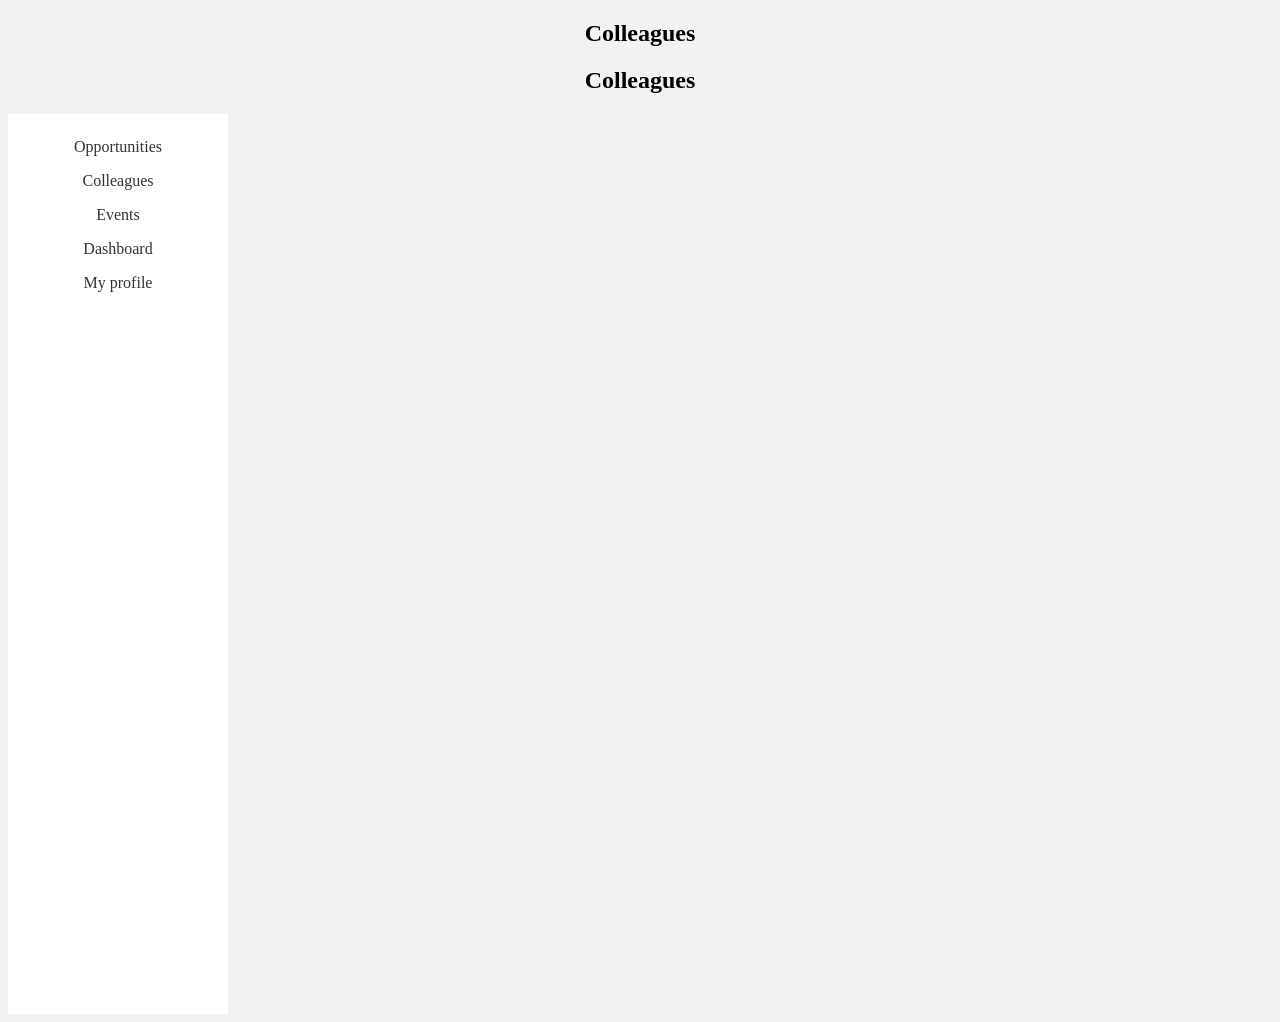
==== Colleagues.html @ b5928ded "Pagina's en styling gelinkt Styling is toegepast op alle pagina's en alle pagina's zijn nu klikbaar " ====
<!-- HTML -->
    <!DOCTYPE html>
    <body>

<html lang="en">
<head>
    <meta charset="UTF-8">
    <meta name="viewport" content="width=device-width, initial-scale=1.0">
    <link rel="stylesheet" href="styles/styles.css">
    <title>Dashboard</title>

<!--Google fonts van Pediaconnect-->
<link rel="preconnect" href="https://fonts.googleapis.com">
<link rel="preconnect" href="https://fonts.gstatic.com" crossorigin>
<link href="https://fonts.googleapis.com/css2?family=TASA+Orbiter:wght@400..800&display=swap" rel="stylesheet"></head>
<html lang="en">


  </article>
  <section class="dashboard header">
    <h1>Colleagues</h1>
<h2>Colleagues</h2>
</article>    

</section>
<article>
<!--Navigatie bar HTML-->
<div class="layout">
  <nav class="sidebar">
    <!--Lijst met navigatie knoppen.-->
  <ul>
    <li><a href="Opportunities.html">Opportunities</a></li>
    <li><a href="Colleagues.html">Colleagues</a></li>
    <li><a href="Events.html">Events</a></li>
    <li><a href="index.html">Dashboard</a></li> <!--dashboard is index, zodat het terug koppelt naar de pagina die je als eerst opent. (dus het dashboard)-->
    <li><a href="My profile.html">My profile</a></li>
    
  </ul>
</nav>
  <body>
---- styles/styles.css ----
/* CSS */

/*Styling kleuren huisstijl Pediaconnect*/
:root {
  /* colors */
  --base-xivier-blue: #66b3df;
  --base-cockatoo: #66c7b4;
  --base-lustful-wishes: #d6439f;
  --base-night-rider: #322f2f;
  --base-bleached-silk: #f2f2f2;

  /* xavier-blue darker shades */
  --d100-xavier-blue: #5ca1c9;
  --d200-xavier-blue: #528fb2;
  --d300-xavier-blue: #477d9c;
  --d400-xavier-blue: #3d6b86;
  --d500-xavier-blue: #335a70;
  --d600-xavier-blue: #294859;
  --d700-xavier-blue: #1f3643;
  --d800-xavier-blue: #14242d;
  --d900-xavier-blue: #0a1216;

  /* xavier-blue lighter shades */
  --l100-xavier-blue: #75bbe2;
  --l200-xavier-blue: #85c2e5;
  --l300-xavier-blue: #94cae9;
  --l400-xavier-blue: #a3d1ec;
  --l500-xavier-blue: #b3d9ef;
  --l600-xavier-blue: #c2e1f2;
  --l700-xavier-blue: #d1e8f5;
  --l800-xavier-blue: #e0f0f9;
  --l900-xavier-blue: #f0f7fc;

  /* cockatoo darker shades */
  --d100-cockatoo: #5cb3a2;
  --d200-cockatoo: #529f90;
  --d300-cockatoo: #478b7e;
  --d400-cockatoo: #3d776c;
  --d500-cockatoo: #33645a;
  --d600-cockatoo: #295048;
  --d700-cockatoo: #1f3c36;
  --d800-cockatoo: #142824;
  --d900-cockatoo: #0a1412;

  /* cockatoo lighter shades */
  --l100-cockatoo: #75cdbc;
  --l200-cockatoo: #85d2c3;
  --l300-cockatoo: #94d8cb;
  --l400-cockatoo: #a3ddd2;
  --l500-cockatoo: #b3e3da;
  --l600-cockatoo: #c2e9e1;
  --l700-cockatoo: #d1eee9;
  --l800-cockatoo: #e0f4f0;
  --l900-cockatoo: #f0f9f8;

  /* lustful-wishes darker shades */
  --d100-lustful-wishes: #c13c8f;
  --d200-lustful-wishes: #ab367f;
  --d300-lustful-wishes: #962f6f;
  --d400-lustful-wishes: #80285f;
  --d500-lustful-wishes: #6b2250;
  --d600-lustful-wishes: #561b40;
  --d700-lustful-wishes: #401430;
  --d800-lustful-wishes: #2b0d20;
  --d900-lustful-wishes: #150710;

  /* lustful-wishes lighter shades */
  --l100-lustful-wishes: #da56a9;
  --l200-lustful-wishes: #de69b2;
  --l300-lustful-wishes: #e27bbc;
  --l400-lustful-wishes: #e68ec5;
  --l500-lustful-wishes: #eba1cf;
  --l600-lustful-wishes: #efb4d9;
  --l700-lustful-wishes: #f3c7e2;
  --l800-lustful-wishes: #f7d9ec;
  --l900-lustful-wishes: #fbecf5;

  /* night rider darker shades */
  --d100-night-rider: #2d2a2a;
  --d200-night-rider: #282626;
  --d300-night-rider: #232121;
  --d400-night-rider: #1e1c1c;
  --d500-night-rider: #191818;
  --d600-night-rider: #141313;
  --d700-night-rider: #0f0e0e;
  --d800-night-rider: #0a0909;
  --d900-night-rider: #050505;

  /* night rider lighter shades */
  --l100-night-rider: #474444;
  --l200-night-rider: #5b5959;
  --l300-night-rider: #706d6d;
  --l400-night-rider: #848282;
  --l500-night-rider: #999797;
  --l600-night-rider: #adacac;
  --l700-night-rider: #c2c1c1;
  --l800-night-rider: #d6d5d5;
  --l900-night-rider: #ebeaea;

  /* bleached silk darker shades */
  --d100-bleached-silk: #dadada;
  --d200-bleached-silk: #c2c2c2;
  --d300-bleached-silk: #a9a9a9;
  --d400-bleached-silk: #919191;
  --d500-bleached-silk: #797979;
  --d600-bleached-silk: #616161;
  --d700-bleached-silk: #494949;
  --d800-bleached-silk: #303030;
  --d900-bleached-silk: #181818;

  /* bleached silk lighter shades */
  --l100-bleached-silk: #f3f3f3;
  --l200-bleached-silk: #f5f5f5;
  --l300-bleached-silk: #f6f6f6;
  --l400-bleached-silk: #f7f7f7;
  --l500-bleached-silk: #f9f9f9;
  --l600-bleached-silk: #fafafa;
  --l700-bleached-silk: #fbfbfb;
  --l800-bleached-silk: #fcfcfc;
  --l900-bleached-silk: #fefefe;

  /* others */
  --tasa-orbiter: "TASA Orbiter", sans-serif;
}

@font-face {
    font-family: "Tasa Orbiter";
   src: url(../assets/TASAOrbiter-Regular.ttf) format("truetype");
}

/*achtergrond kleur van de site*/
body{
  background-color:#f2f2f2;
}

/*styling header text*/

h1{
  text-align: center;
}
h2{
  text-align: center;
}

h3{
  text-align:start
  padding: 1rem;
}

/*Styling li uit unordered list*/

li{
  text-align:center;

}

/*styling navigatie bar*/
nav{
  grid-template-rows:
}
.layout {
  display: grid;
  grid-template-columns: 220px 1fr; 
  min-height: 100vh;
}

.sidebar {
  background: #ffffff;
  padding: 1rem;
}

.sidebar ul {
  list-style: none;
  margin: 0;
  padding: 0;
}

.sidebar a {
  display: block;
  padding: 0.5rem 1rem;
  text-decoration: none;
  color: #333;
}

/*styling font text*/

.h1,
.h2,
.h3{
    font-family: "Tasa Orbiter", sans-serif;
}

/*styling navigatie bar hover effect*/
.sidebar a:hover {
  background: #66c7b4;
}

/*styling Recommended sectie dashboard*/
.recommended ul{
  
  background: #dadada;
  display: grid;
   grid-template-columns: 1fr 1fr 1fr;
    position: relative;
    gap: 5%;
    margin: 3%;
    padding: 5%;
    list-style: none;  

.recommended li{
background:#66c7b4;
}

.recommended li{
background:#66c7b4;
}
.recommended li{
  background:#66b3df;
}
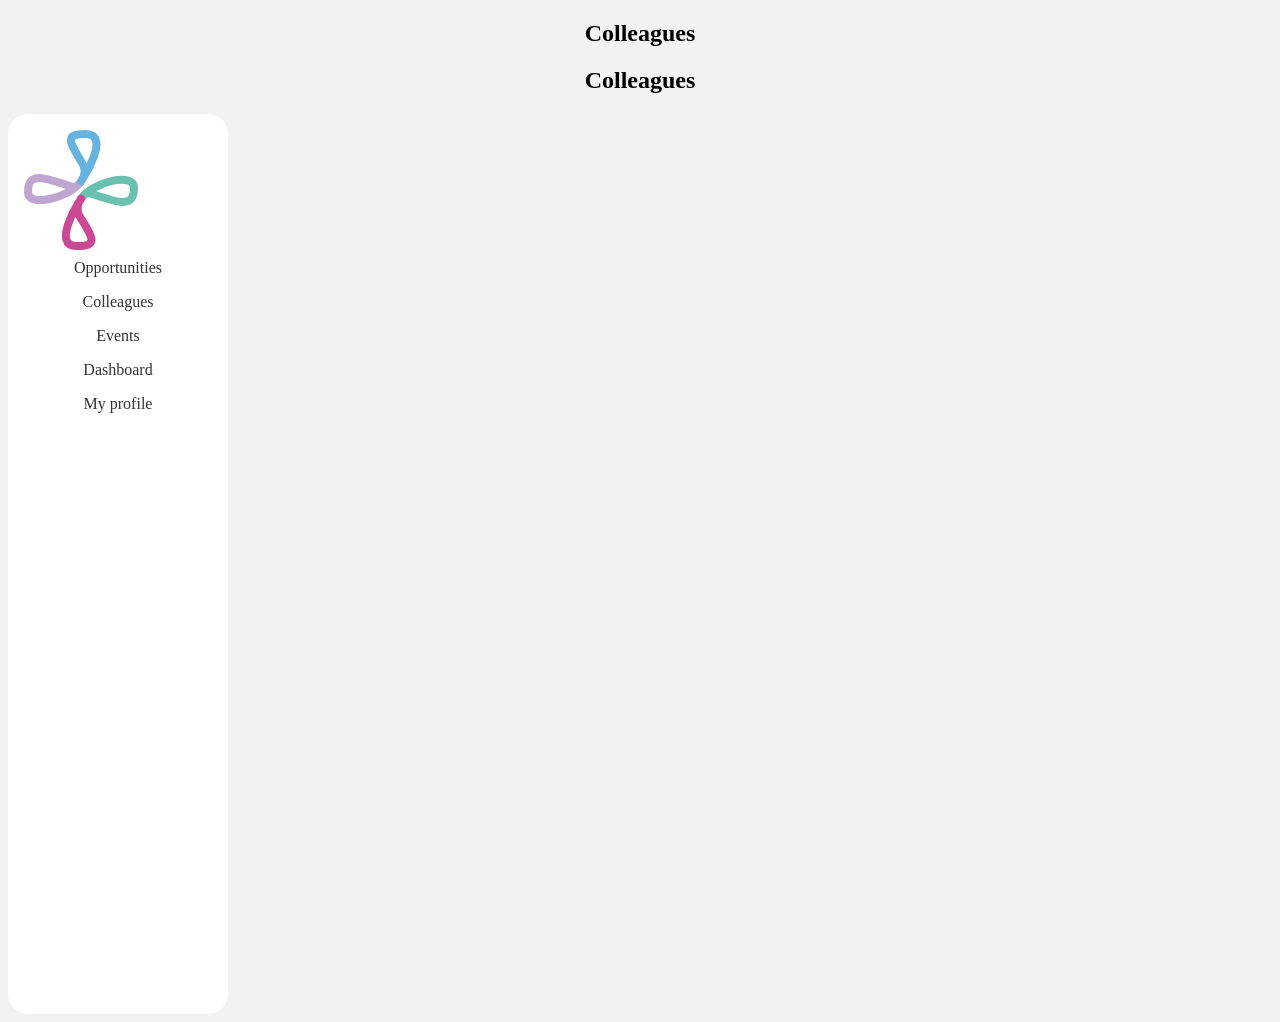
==== commit 34f80bf0: "Logo toegevoegd en styling aangepast border radius toegepast op grid en navigatie bar. + logo setup " ====
--- a/Colleagues.html
+++ b/Colleagues.html
@@ -27,6 +27,7 @@
 <!--Navigatie bar HTML-->
 <div class="layout">
   <nav class="sidebar">
+<img class="Logo_Pediaconnect" src="assets/Logo_Pediaconnect.svg" alt="">
     <!--Lijst met navigatie knoppen.-->
   <ul>
     <li><a href="Opportunities.html">Opportunities</a></li>
--- a/styles/styles.css
+++ b/styles/styles.css
@@ -133,6 +133,10 @@
   background-color:#f2f2f2;
 }
 
+.Logo_Pediaconnect{
+display:flex;
+justify-self: center;
+}
 /*styling header text*/
 
 h1{
@@ -166,6 +170,7 @@
 
 .sidebar {
   background: #ffffff;
+   border-radius:20px;
   padding: 1rem;
 }
 
@@ -203,6 +208,7 @@
    grid-template-columns: 1fr 1fr 1fr;
     position: relative;
     gap: 5%;
+    border-radius:20px;
     margin: 3%;
     padding: 5%;
     list-style: none;  
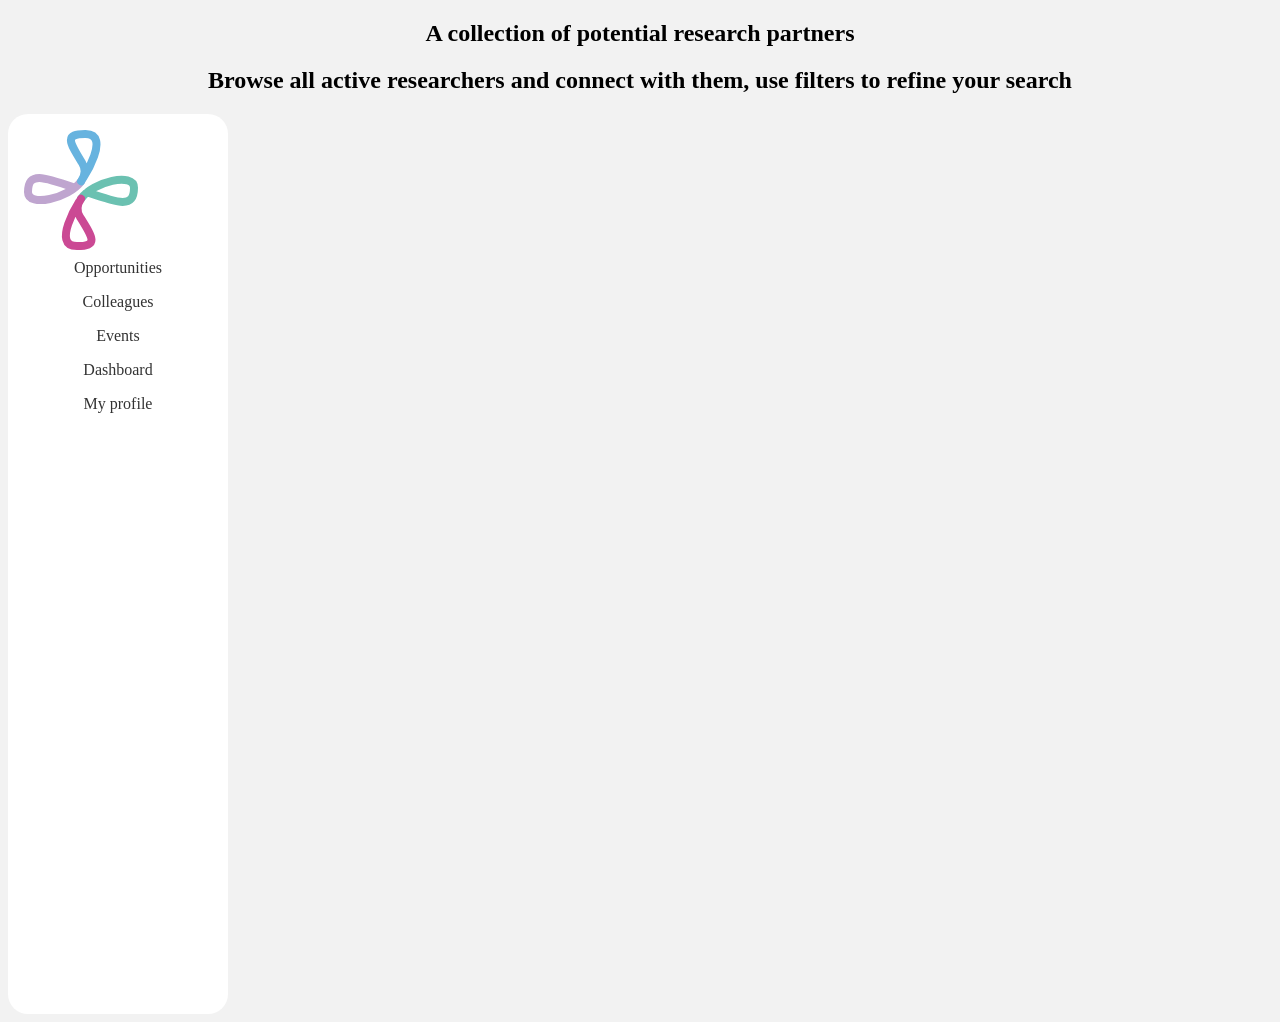
==== commit 7e51a93c: "Update HTML en CSS comments kleuren in CSS gezet. Juiste texten in HTML paginas gezet, setup voor de" ====
--- a/Colleagues.html
+++ b/Colleagues.html
@@ -18,8 +18,8 @@
 
   </article>
   <section class="dashboard header">
-    <h1>Colleagues</h1>
-<h2>Colleagues</h2>
+    <h1>A collection of potential research partners</h1>
+<h2>Browse all active researchers and connect with them, use filters to refine your search</h2>
 </article>    
 
 </section>
--- a/styles/styles.css
+++ b/styles/styles.css
@@ -3,14 +3,14 @@
 /*Styling kleuren huisstijl Pediaconnect*/
 :root {
   /* colors */
-  --base-xivier-blue: #66b3df;
-  --base-cockatoo: #66c7b4;
-  --base-lustful-wishes: #d6439f;
-  --base-night-rider: #322f2f;
-  --base-bleached-silk: #f2f2f2;
+  --base-xivier-blue: #66b3df; /*Lichtblauw*/
+  --base-cockatoo: #66c7b4; /*Licht groen*/
+  --base-lustful-wishes: #d6439f; /*Roze*/
+  --base-night-rider: #322f2f; /*Zwart*/
+  --base-bleached-silk: #f2f2f2; /*Wit*/
 
   /* xavier-blue darker shades */
-  --d100-xavier-blue: #5ca1c9;
+  --d100-xavier-blue: #5ca1c9; /*Alle shades van blauw*/
   --d200-xavier-blue: #528fb2;
   --d300-xavier-blue: #477d9c;
   --d400-xavier-blue: #3d6b86;
@@ -130,15 +130,15 @@
 
 /*achtergrond kleur van de site*/
 body{
-  background-color:#f2f2f2;
-}
-
+  background-color:#f2f2f2; /*Grijs-wit*/
+}
+/*Styling logo*/
 .Logo_Pediaconnect{
 display:flex;
 justify-self: center;
 }
+
 /*styling header text*/
-
 h1{
   text-align: center;
 }
@@ -152,7 +152,6 @@
 }
 
 /*Styling li uit unordered list*/
-
 li{
   text-align:center;
 
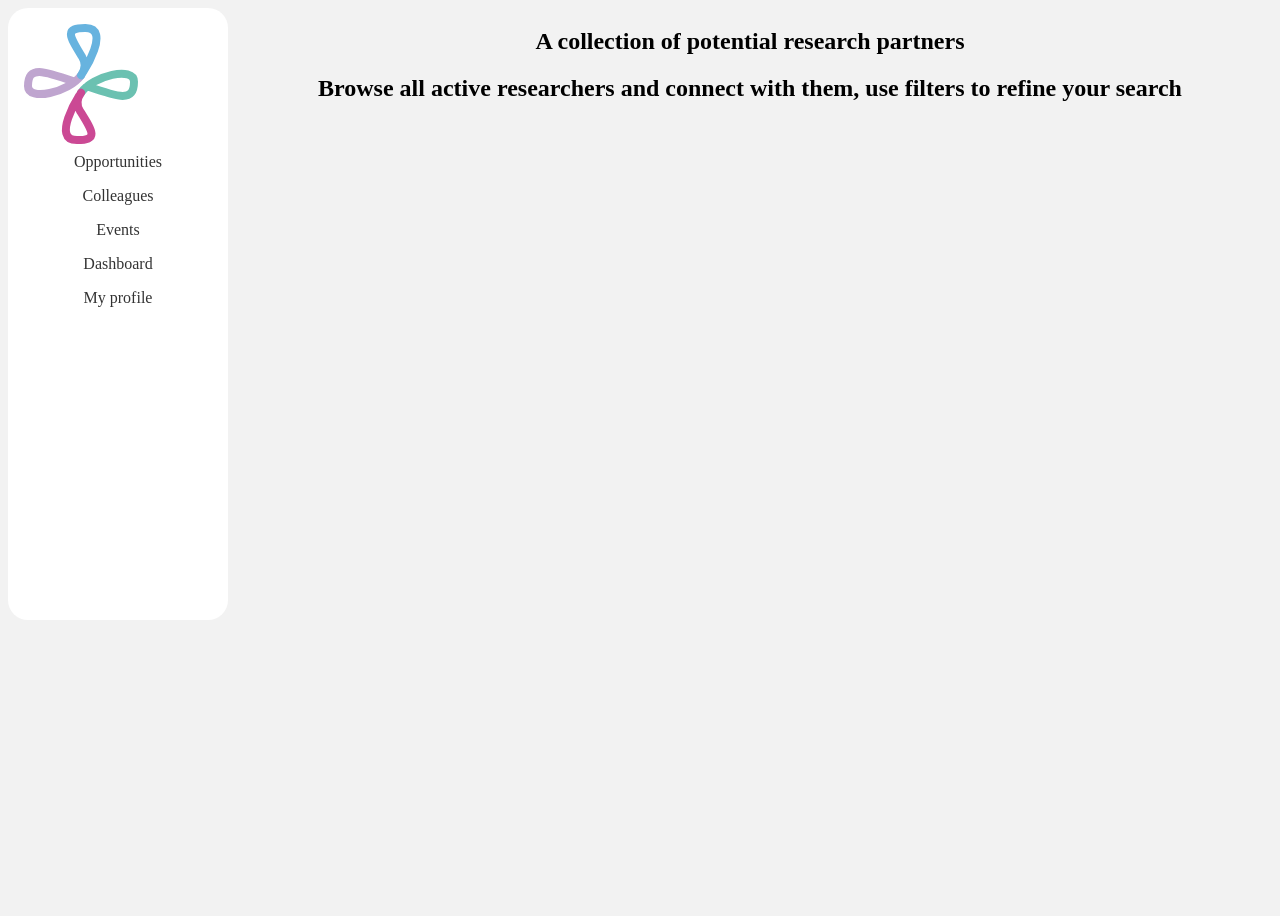
==== commit 1c22c6af: "navigatie bar goed gezet staat nu op de goede positie, dus overlapt niet meer met de header!" ====
--- a/Colleagues.html
+++ b/Colleagues.html
@@ -4,6 +4,20 @@
 
 <html lang="en">
 <head>
+  <!--Navigatie bar HTML-->
+<div class="layout">
+  <nav class="sidebar">
+<img class="Logo_Pediaconnect" src="assets/Logo_Pediaconnect.svg" alt="">
+    <!--Lijst met navigatie knoppen.-->
+  <ul>
+    <li><a href="Opportunities.html">Opportunities</a></li>
+    <li><a href="Colleagues.html">Colleagues</a></li>
+    <li><a href="Events.html">Events</a></li>
+    <li><a href="index.html">Dashboard</a></li> <!--dashboard is index, zodat het terug koppelt naar de pagina die je als eerst opent. (dus het dashboard)-->
+    <li><a href="My profile.html">My profile</a></li>
+    
+  </ul>
+</nav>
     <meta charset="UTF-8">
     <meta name="viewport" content="width=device-width, initial-scale=1.0">
     <link rel="stylesheet" href="styles/styles.css">
@@ -24,18 +38,5 @@
 
 </section>
 <article>
-<!--Navigatie bar HTML-->
-<div class="layout">
-  <nav class="sidebar">
-<img class="Logo_Pediaconnect" src="assets/Logo_Pediaconnect.svg" alt="">
-    <!--Lijst met navigatie knoppen.-->
-  <ul>
-    <li><a href="Opportunities.html">Opportunities</a></li>
-    <li><a href="Colleagues.html">Colleagues</a></li>
-    <li><a href="Events.html">Events</a></li>
-    <li><a href="index.html">Dashboard</a></li> <!--dashboard is index, zodat het terug koppelt naar de pagina die je als eerst opent. (dus het dashboard)-->
-    <li><a href="My profile.html">My profile</a></li>
-    
-  </ul>
-</nav>
+
   <body>
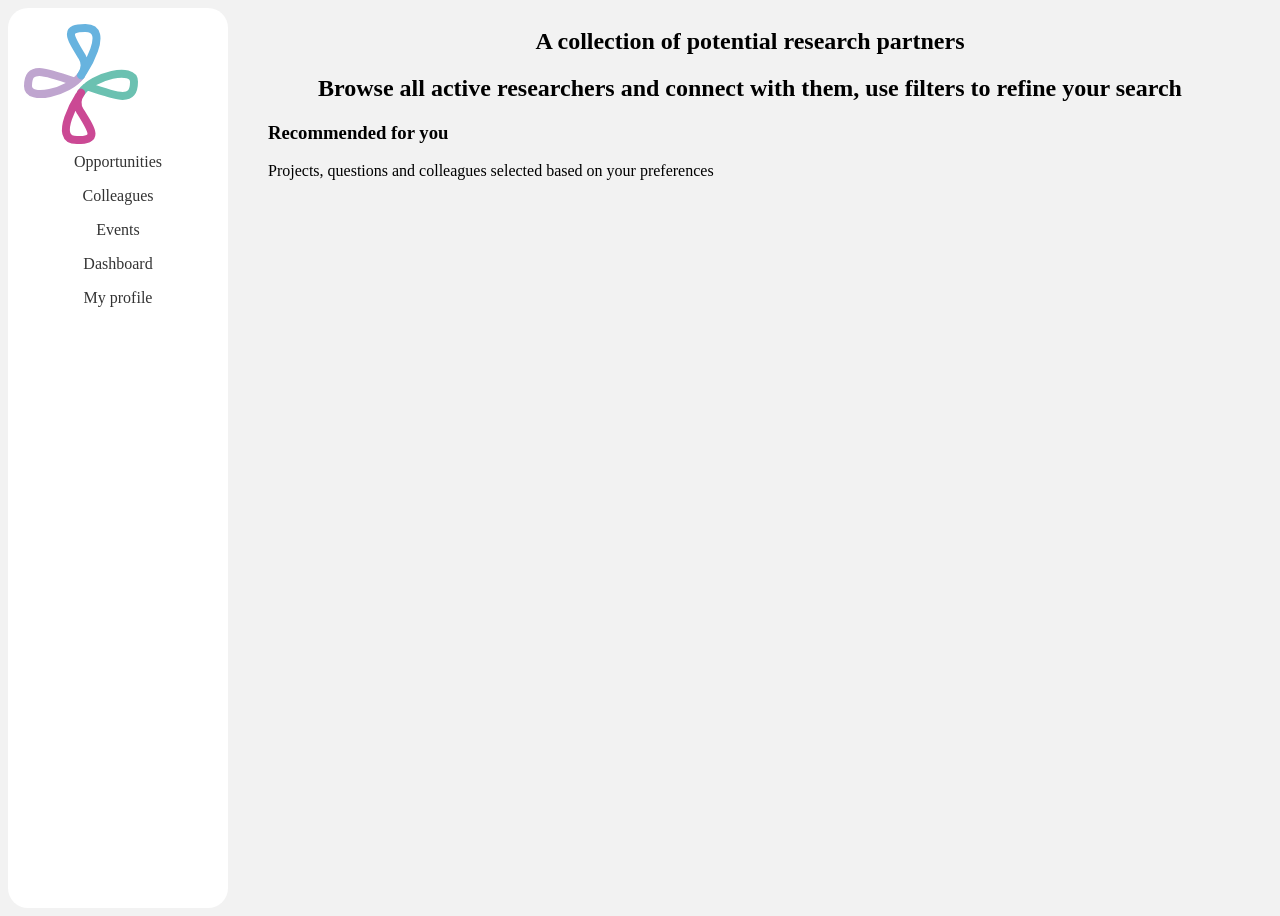
==== commit 03302683: "setup grids alle HTML pagina's" ====
--- a/Colleagues.html
+++ b/Colleagues.html
@@ -34,6 +34,21 @@
   <section class="dashboard header">
     <h1>A collection of potential research partners</h1>
 <h2>Browse all active researchers and connect with them, use filters to refine your search</h2>
+       <!--Class die de recommended grid sectie van het Dashboard oproept in HTML-->
+        <section class="mixed">
+        <ul class="recommended grid">
+            
+            <div class="recommended-for-you">
+                <h3>Recommended for you</h3>
+                <p>Projects, questions and colleagues selected based on your preferences</p>
+
+
+
+
+                </secion>
+
+
+                <div>
 </article>    
 
 </section>
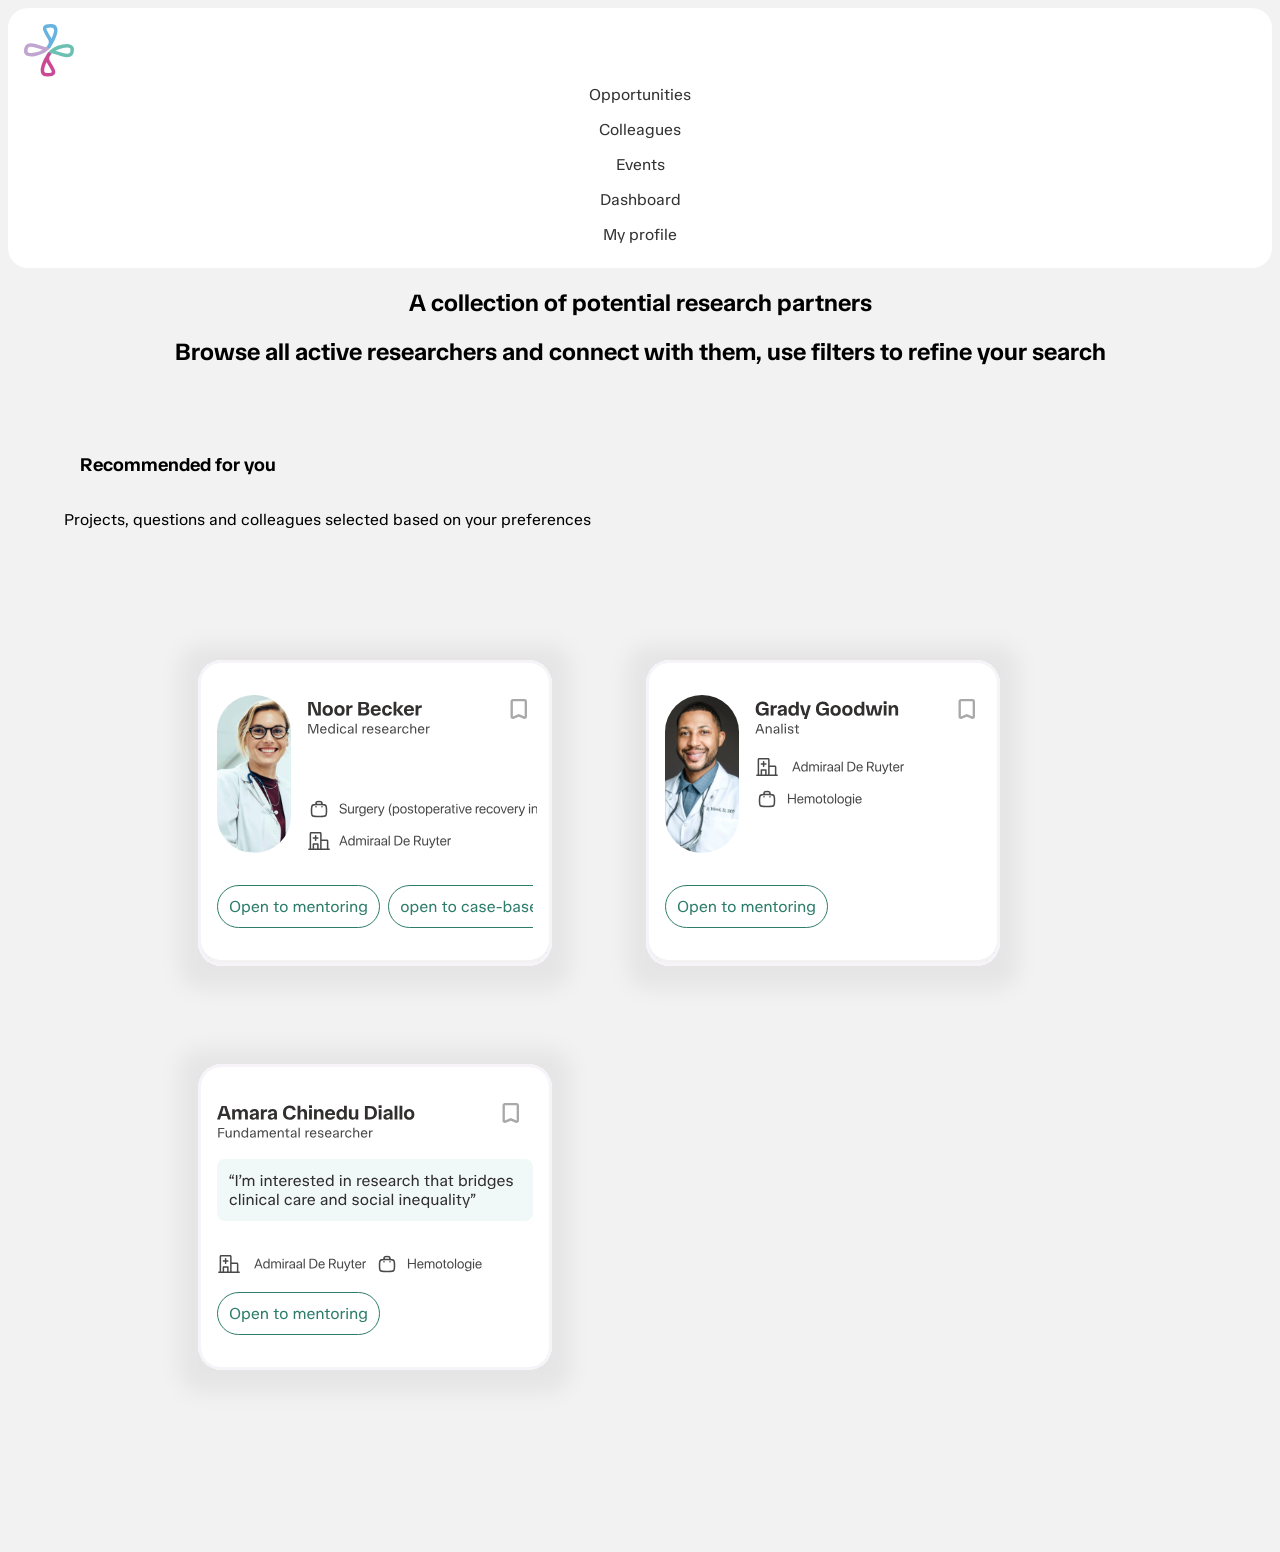
==== commit da06fa69: "Kaartjes toegevoegd Kaartjes projecten en collega's toegevoegd aan dashboard en de collega pagina" ====
--- a/Colleagues.html
+++ b/Colleagues.html
@@ -41,7 +41,11 @@
             <div class="recommended-for-you">
                 <h3>Recommended for you</h3>
                 <p>Projects, questions and colleagues selected based on your preferences</p>
-
+                <ul>
+                  <li><img src="assets/collega Card container desktop (1).svg" alt=""></li>
+                  <li><img src="assets/collega Card container desktop (2).svg" alt=""></li>
+                  <li><img src="assets/collega Card container - mobile (3).svg" alt=""></li>
+                </ul>
 
 
 
--- a/styles/styles.css
+++ b/styles/styles.css
@@ -3,14 +3,20 @@
 /*Styling kleuren huisstijl Pediaconnect*/
 :root {
   /* colors */
-  --base-xivier-blue: #66b3df; /*Lichtblauw*/
-  --base-cockatoo: #66c7b4; /*Licht groen*/
-  --base-lustful-wishes: #d6439f; /*Roze*/
-  --base-night-rider: #322f2f; /*Zwart*/
-  --base-bleached-silk: #f2f2f2; /*Wit*/
+  --base-xivier-blue: #66b3df;
+  /*Lichtblauw*/
+  --base-cockatoo: #66c7b4;
+  /*Licht groen*/
+  --base-lustful-wishes: #d6439f;
+  /*Roze*/
+  --base-night-rider: #322f2f;
+  /*Zwart*/
+  --base-bleached-silk: #f2f2f2;
+  /*Wit*/
 
   /* xavier-blue darker shades */
-  --d100-xavier-blue: #5ca1c9; /*Alle shades van blauw*/
+  --d100-xavier-blue: #5ca1c9;
+  /*Alle shades van blauw*/
   --d200-xavier-blue: #528fb2;
   --d300-xavier-blue: #477d9c;
   --d400-xavier-blue: #3d6b86;
@@ -124,74 +130,95 @@
 }
 
 @font-face {
-    font-family: "Tasa Orbiter";
-   src: url(../assets/TASAOrbiter-Regular.ttf) format("truetype");
+  font-family: "Tasa Orbiter";
+  src: url(../assets/TASAOrbiter-Regular.ttf) format("truetype");
 }
 
 /*achtergrond kleur van de site*/
-body{
-  background-color:#f2f2f2; /*Grijs-wit*/
-}
+body {
+  background-color: #f2f2f2;
+  /*Grijs-wit*/
+  font-family: 'Tasa orbiter', sans-serif;
+}
+
+div.recommended {
+  display: grid;
+}
+
 /*Styling logo*/
-.Logo_Pediaconnect{
-display:flex;
-justify-self: center;
+.Logo_Pediaconnect {
+  display: flex;
+  justify-content: left;
+  width: 50px;
+}
+
+.HamburgerMenu {
+  display: flex;
+  justify-self: right;
+  width: 50px;
 }
 
 /*styling header text*/
-h1{
+h1 {
   text-align: center;
 }
-h2{
+
+h2 {
   text-align: center;
 }
 
-h3{
-  text-align:start
+h3 {
+  text-align: start;
   padding: 1rem;
 }
 
 /*Styling li uit unordered list*/
-li{
-  text-align:center;
+li {
+  text-align: center;
+  list-style: none;
 
 }
 
 /*styling navigatie bar*/
-nav{
-  grid-template-rows:
-}
+nav {
+  display: grid;
+  /*moet nog ingevuld worden*/
+}
+
 .layout {
-  display: grid;
-  grid-template-columns: 220px 1fr; 
+  /* display: grid; */
+  /* grid-template-columns: 375px; */
   min-height: 100vh;
 }
 
 .sidebar {
   background: #ffffff;
-   border-radius:20px;
+
+  display: grid;
+  grid-template-rows: 1/4;
+  border-radius: 20px;
   padding: 1rem;
-}
-
-.sidebar ul {
-  list-style: none;
-  margin: 0;
-  padding: 0;
-}
-
-.sidebar a {
-  display: block;
-  padding: 0.5rem 1rem;
-  text-decoration: none;
-  color: #333;
-}
+
+  ul {
+    list-style: none;
+    margin: 0;
+    padding: 0;
+  }
+
+  a {
+    display: block;
+    padding: 0.5rem 1rem;
+    text-decoration: none;
+    color: #333;
+  }
+}
+
 
 /*styling font text*/
-
-.h1,
-.h2,
-.h3{
-    font-family: "Tasa Orbiter", sans-serif;
+h1,
+h2,
+h3 {
+  font-family: "Tasa Orbiter", sans-serif;
 }
 
 /*styling navigatie bar hover effect*/
@@ -199,26 +226,115 @@
   background: #66c7b4;
 }
 
+
+
 /*styling Recommended sectie dashboard*/
-.recommended ul{
-  
-  background: #dadada;
-  display: grid;
-   grid-template-columns: 1fr 1fr 1fr;
-    position: relative;
-    gap: 5%;
-    border-radius:20px;
-    margin: 3%;
-    padding: 5%;
-    list-style: none;  
-
-.recommended li{
-background:#66c7b4;
-}
-
-.recommended li{
-background:#66c7b4;
-}
-.recommended li{
-  background:#66b3df;
-}+.recommended ul {
+
+  /*background: #dadada;*/
+  /* display: grid; */
+  /* grid-template-columns: 1fr 1fr 1fr; */
+
+  display: flex;
+  flex-wrap: wrap;
+  position: relative;
+  gap: 1em;
+  border-radius: 20px;
+  margin: 3%;
+  padding: 5%;
+  list-style: none;
+}
+
+
+ @media (min-width:900px) {
+    background: var(--l900-night-rider);
+  } 
+
+  section.recommended ul{
+
+    ul.gridlist{
+      background:#ffffff;
+      padding: 1em;
+      text-decoration: none;
+      display:block;
+      font-size: 1.5em;
+      border-radius: 20px;
+    }
+    a {
+      display: block;
+      padding: 1em;
+      text-decoration: none;
+      color: #322f2f;
+      font-size: 1.5em;
+      border-radius: 20px;
+      box-shadow: 0px 6px 0px var(--l700-night-rider);
+      
+    }
+    
+    a:hover {
+      box-shadow: none;
+    }
+    
+    li {
+      background: var(--l600-lustful-wishes);
+      flex-grow: 1;
+      border-radius: 20px;
+      
+    }
+    
+    li:nth-of-type(2) {
+      background: var(--l600-cockatoo);
+      border-radius: 20px;
+      
+      
+    }
+    
+    li:nth-of-type(3) {
+      background: var(--l600-xavier-blue);
+      border-radius: 20px;
+    }
+  }
+
+  section.mixed {
+    display: grid;
+    grid-template-rows: 1/4;
+    
+    border-radius: 20px;
+    padding: 1rem;
+  }
+
+  li.grid-list{
+  background: #ffffff;
+  }
+
+  line {
+    --i: calc(100% / 14);
+
+    height: 2px;
+    background:
+      linear-gradient(to right, var(--d200-bleached-silk) calc(var(--i) / 2),
+        transparent calc(var(--i) / 2) calc(var(--i) * 1.5),
+        var(--d200-bleached-silk) calc(var(--i) * 1.5) calc(var(--i) * 2.5),
+        transparent calc(var(--i) * 2.5) calc(var(--i) * 3.5),
+        var(--d200-bleached-silk) calc(var(--i) * 3.5) calc(var(--i) * 4.5),
+        transparent calc(var(--i) * 4.5) calc(var(--i) * 5.5),
+        var(--d200-bleached-silk) calc(var(--i) * 5.5) calc(var(--i) * 6.5),
+        transparent calc(var(--i) * 6.5) calc(var(--i) * 7.5),
+        var(--d200-bleached-silk) calc(var(--i) * 7.5) calc(var(--i) * 8.5),
+        transparent calc(var(--i) * 8.5) calc(var(--i) * 9.5),
+        var(--d200-bleached-silk) calc(var(--i) * 9.5) calc(var(--i) * 10.5),
+        transparent calc(var(--i) * 10.5) calc(var(--i) * 11.5),
+        var(--d200-bleached-silk) calc(var(--i) * 11.5) calc(var(--i) * 12.5),
+        transparent calc(var(--i) * 12.5) calc(var(--i) * 13.5),
+        var(--d200-bleached-silk) calc(var(--i) * 13.5));
+  }
+
+  /* footer{
+        display: flex;
+        flex-direction: row;
+        align-items: center;
+        justify-content: center;
+        background-color:#f2f2f2;
+        width: 100%;
+} */
+
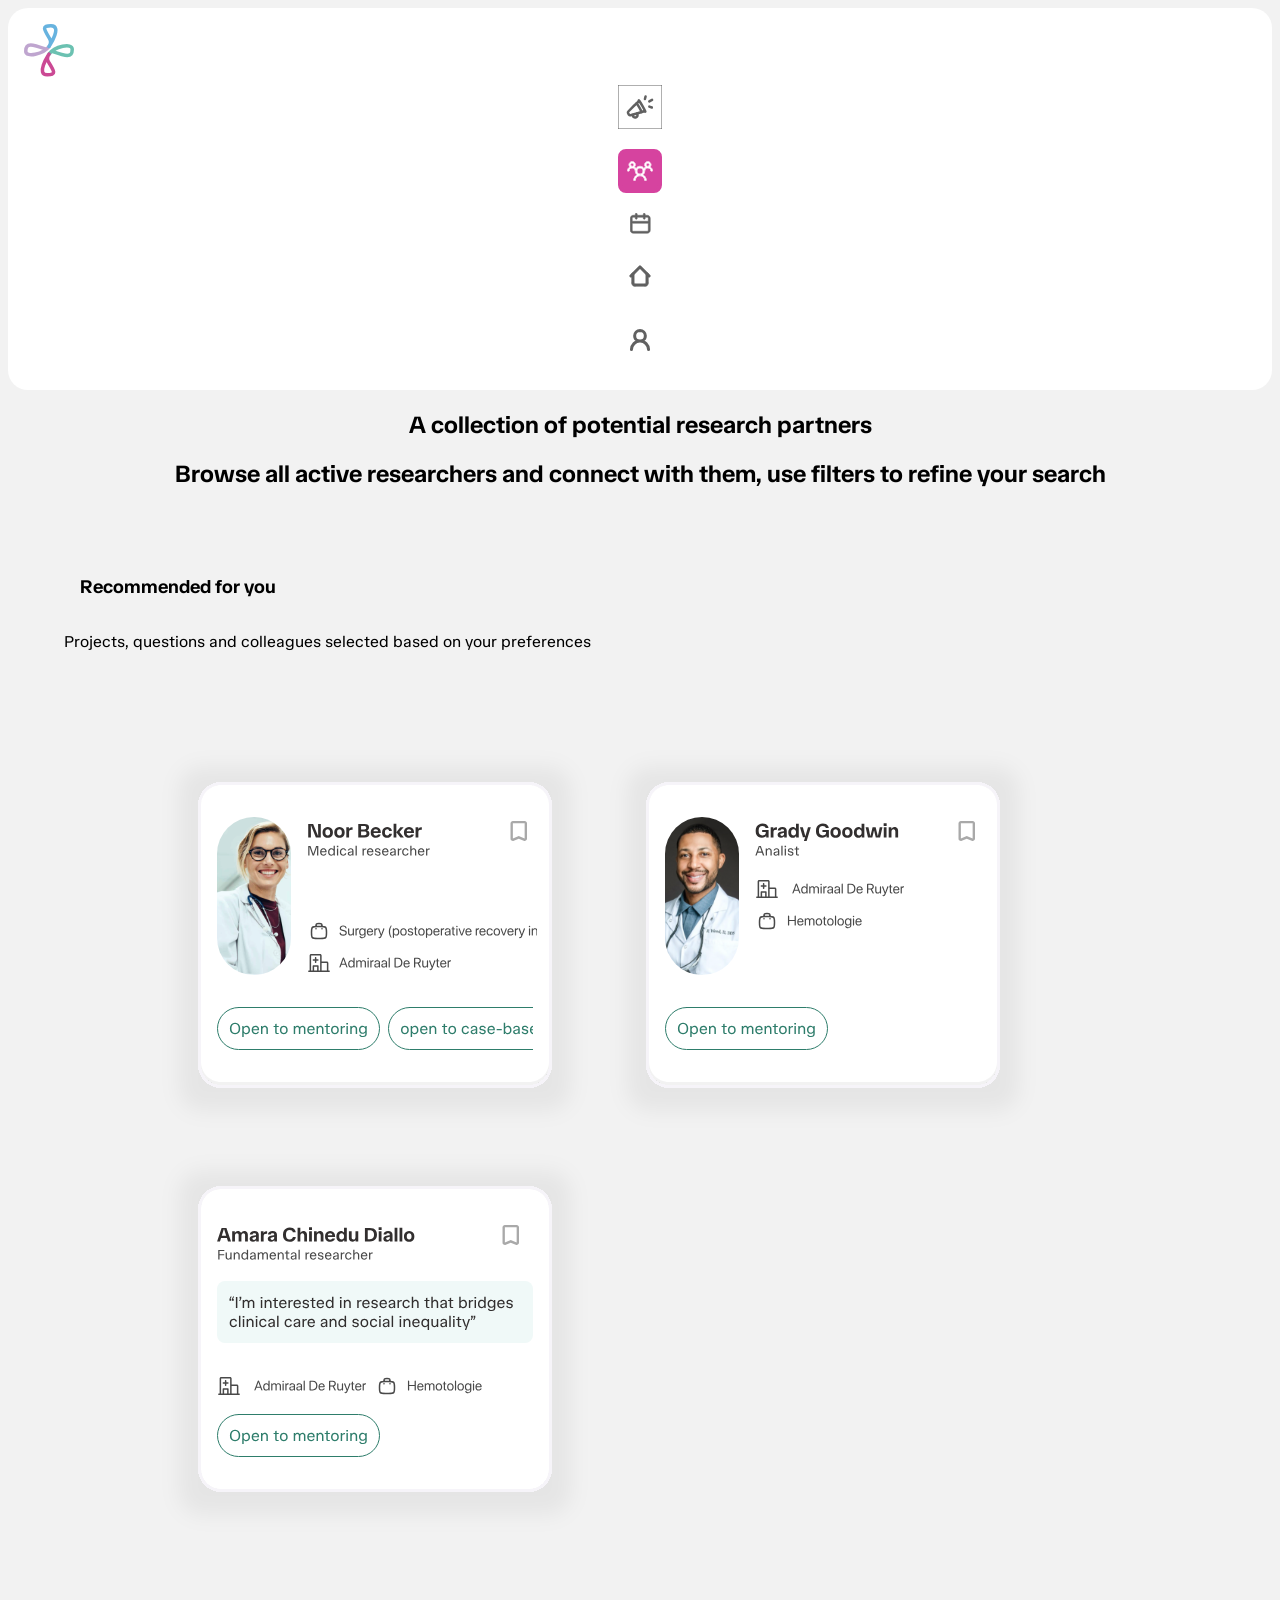
==== commit 3682c31c: "icoontjes in alle paginas gezet" ====
--- a/Colleagues.html
+++ b/Colleagues.html
@@ -10,11 +10,11 @@
 <img class="Logo_Pediaconnect" src="assets/Logo_Pediaconnect.svg" alt="">
     <!--Lijst met navigatie knoppen.-->
   <ul>
-    <li><a href="Opportunities.html">Opportunities</a></li>
-    <li><a href="Colleagues.html">Colleagues</a></li>
-    <li><a href="Events.html">Events</a></li>
-    <li><a href="index.html">Dashboard</a></li> <!--dashboard is index, zodat het terug koppelt naar de pagina die je als eerst opent. (dus het dashboard)-->
-    <li><a href="My profile.html">My profile</a></li>
+       <li> <a href="Opportunities.html"><img src="assets/oppertunties-icon-colors.svg"></a></li>
+        <li><a href="Colleagues.html"><img src="assets/Menu_item_collegas-icon_button desktop_ingekleurt(1).svg"></a></li>
+       <li><a href="Events.html"><img src="assets/Vector agenda icon.svg"></a></li>
+       <li><a href="index.html"><img src="assets/Menu_item_dashboard-icon_oningekleurt (2).svg"></a></li> <!--dashboard is index, zodat het terug koppelt naar de pagina die je als eerst opent. (dus het dashboard)-->
+      <li><a href="My profile.html"><img src="assets/Menu_item_profile-icon_mobile.svg"></a></li>
     
   </ul>
 </nav>
--- a/styles/styles.css
+++ b/styles/styles.css
@@ -223,7 +223,7 @@
 
 /*styling navigatie bar hover effect*/
 .sidebar a:hover {
-  background: #66c7b4;
+  background: var(--l700-night-rider);
 }
 
 
